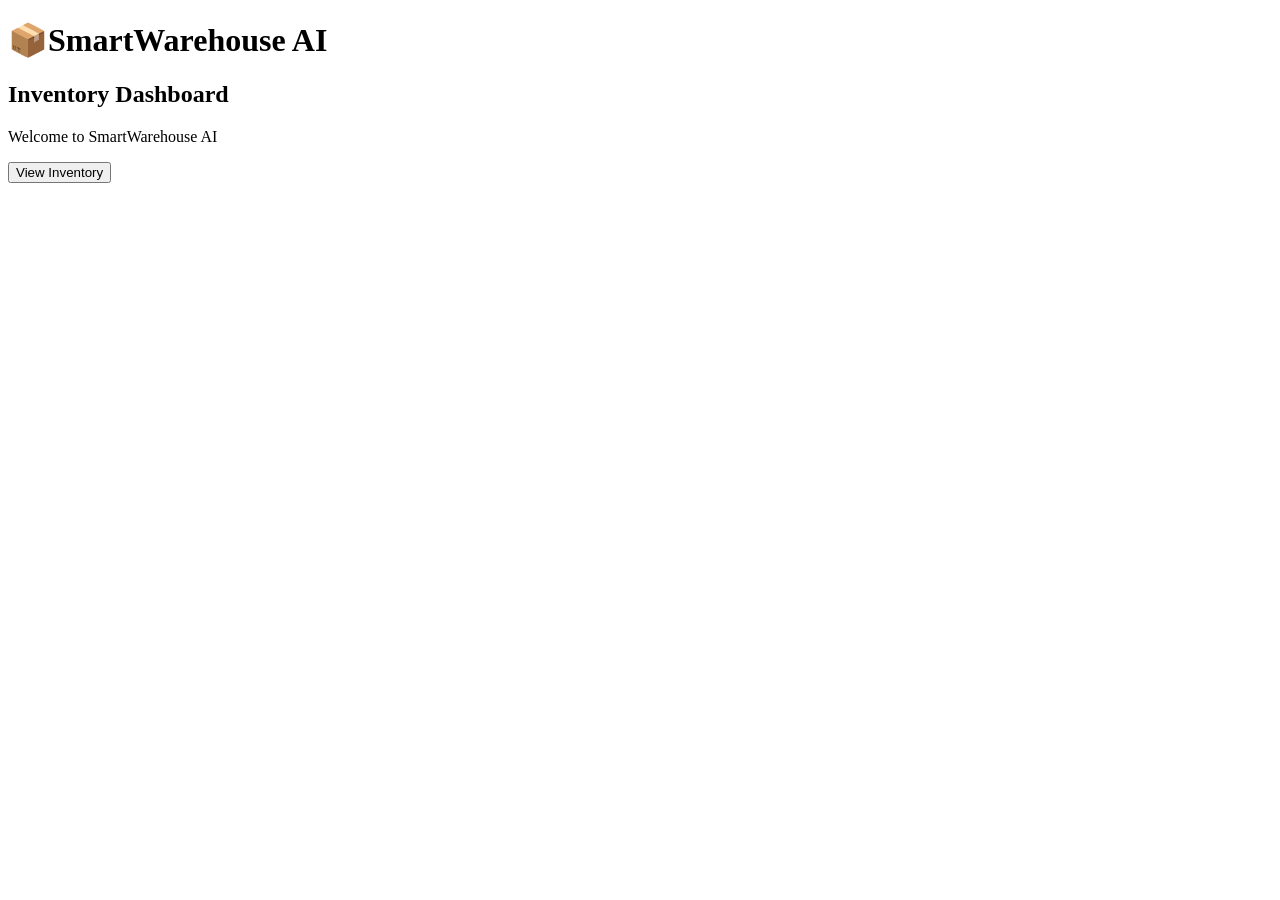
==== frontend/index.html @ 9b622260 "Add initial HTML structure for SmartWarehouse AI Add homepage" ====
<!DOCTYPE html>
<html lang="en">
<head>
  <meta charset="UTF-8">
  <meta name="viewport"
    content="width=device-width, intitial-
    scale=1.0">
    <title>Smartwarehouse AI</title>
</head>
<body>
  <h1>📦SmartWarehouse AI</h1>
    <h2>Inventory Dashboard</h2>
    <p>Welcome to SmartWarehouse AI</p>
    <button>View Inventory</button>
</body>
</html>
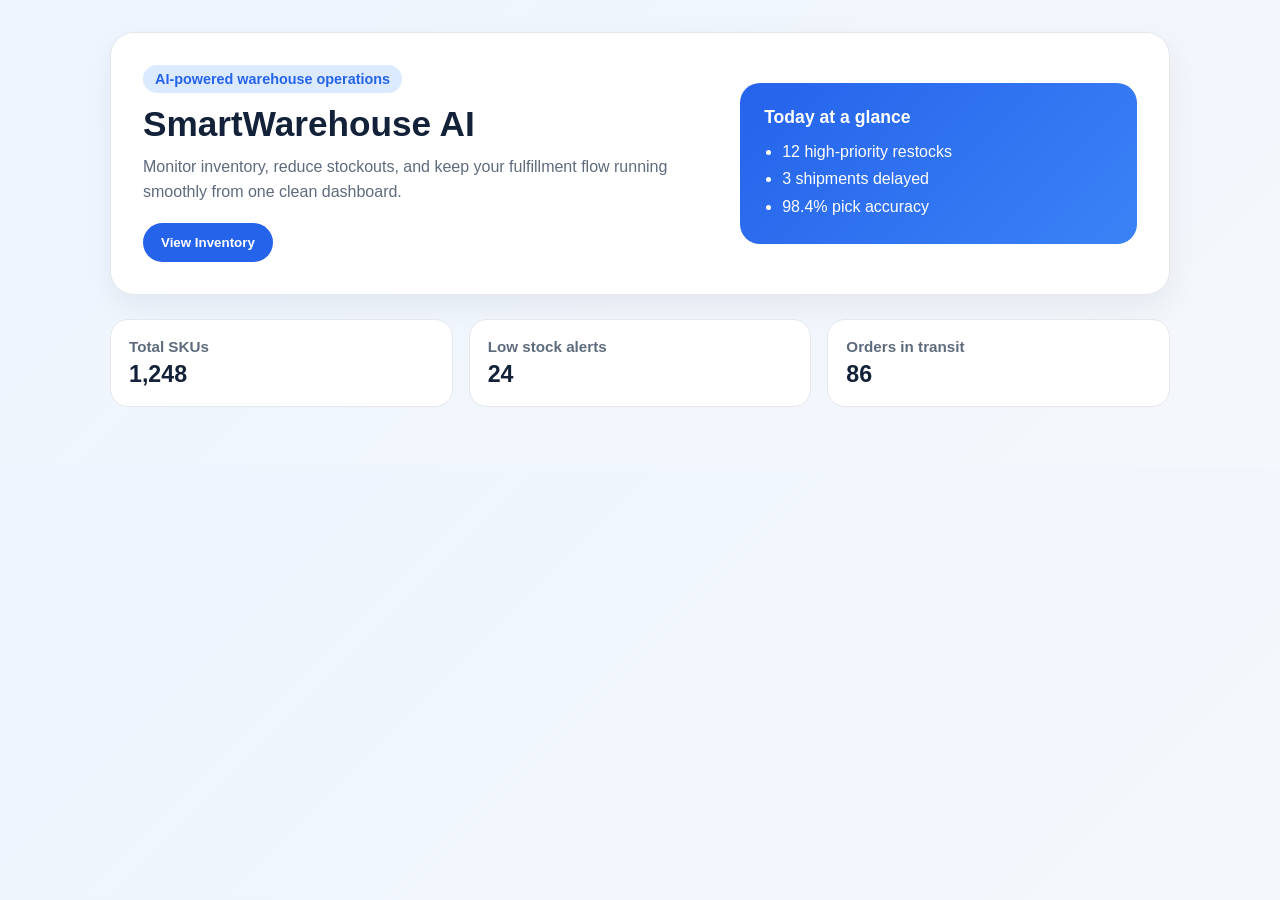
==== commit 9f428613: "Update index.html" ====
--- a/frontend/index.html
+++ b/frontend/index.html
@@ -1,16 +1,177 @@
 <!DOCTYPE html>
 <html lang="en">
 <head>
-  <meta charset="UTF-8">
-  <meta name="viewport"
-    content="width=device-width, intitial-
-    scale=1.0">
-    <title>Smartwarehouse AI</title>
+  <meta charset="UTF-8" />
+  <meta name="viewport" content="width=device-width, initial-scale=1.0" />
+  <title>SmartWarehouse AI</title>
+  <style>
+    :root {
+      color-scheme: light;
+      --bg: #f4f7fb;
+      --card: #ffffff;
+      --text: #132238;
+      --muted: #5e6b7c;
+      --accent: #2563eb;
+      --accent-soft: #dbeafe;
+      --border: #e5e7eb;
+    }
+
+    * { box-sizing: border-box; }
+
+    body {
+      margin: 0;
+      font-family: Arial, Helvetica, sans-serif;
+      background: linear-gradient(135deg, #eef5ff 0%, var(--bg) 100%);
+      color: var(--text);
+    }
+
+    .page {
+      max-width: 1100px;
+      margin: 0 auto;
+      padding: 32px 20px 60px;
+    }
+
+    .hero {
+      background: var(--card);
+      border: 1px solid var(--border);
+      border-radius: 24px;
+      padding: 32px;
+      box-shadow: 0 12px 30px rgba(15, 23, 42, 0.06);
+      display: grid;
+      grid-template-columns: 1.3fr 0.9fr;
+      gap: 24px;
+      align-items: center;
+    }
+
+    .eyebrow {
+      display: inline-block;
+      padding: 6px 12px;
+      border-radius: 999px;
+      background: var(--accent-soft);
+      color: var(--accent);
+      font-size: 0.9rem;
+      font-weight: 700;
+      margin-bottom: 12px;
+    }
+
+    h1 {
+      margin: 0 0 10px;
+      font-size: 2.2rem;
+      line-height: 1.1;
+    }
+
+    .hero p {
+      margin: 0 0 18px;
+      color: var(--muted);
+      font-size: 1rem;
+      line-height: 1.6;
+    }
+
+    .actions button {
+      border: none;
+      border-radius: 999px;
+      padding: 12px 18px;
+      font-weight: 700;
+      cursor: pointer;
+      background: var(--accent);
+      color: white;
+      transition: transform 0.2s ease, box-shadow 0.2s ease;
+    }
+
+    .actions button:hover {
+      transform: translateY(-1px);
+      box-shadow: 0 8px 16px rgba(37, 99, 235, 0.2);
+    }
+
+    .panel {
+      background: linear-gradient(135deg, #2563eb 0%, #3b82f6 100%);
+      color: white;
+      border-radius: 20px;
+      padding: 24px;
+    }
+
+    .panel h3 {
+      margin: 0 0 10px;
+      font-size: 1.1rem;
+    }
+
+    .panel ul {
+      padding-left: 18px;
+      margin: 0;
+      line-height: 1.7;
+    }
+
+    .stats {
+      display: grid;
+      grid-template-columns: repeat(3, minmax(0, 1fr));
+      gap: 16px;
+      margin-top: 24px;
+    }
+
+    .card {
+      background: var(--card);
+      border: 1px solid var(--border);
+      border-radius: 18px;
+      padding: 18px;
+    }
+
+    .card h4 {
+      margin: 0 0 6px;
+      font-size: 0.95rem;
+      color: var(--muted);
+    }
+
+    .card .value {
+      font-size: 1.45rem;
+      font-weight: 700;
+    }
+
+    @media (max-width: 780px) {
+      .hero {
+        grid-template-columns: 1fr;
+      }
+
+      .stats {
+        grid-template-columns: 1fr;
+      }
+    }
+  </style>
 </head>
 <body>
-  <h1>📦SmartWarehouse AI</h1>
-    <h2>Inventory Dashboard</h2>
-    <p>Welcome to SmartWarehouse AI</p>
-    <button>View Inventory</button>
+  <div class="page">
+    <section class="hero">
+      <div>
+        <span class="eyebrow">AI-powered warehouse operations</span>
+        <h1>SmartWarehouse AI</h1>
+        <p>Monitor inventory, reduce stockouts, and keep your fulfillment flow running smoothly from one clean dashboard.</p>
+        <div class="actions">
+          <button>View Inventory</button>
+        </div>
+      </div>
+      <div class="panel">
+        <h3>Today at a glance</h3>
+        <ul>
+          <li>12 high-priority restocks</li>
+          <li>3 shipments delayed</li>
+          <li>98.4% pick accuracy</li>
+        </ul>
+      </div>
+    </section>
+
+    <section class="stats">
+      <article class="card">
+        <h4>Total SKUs</h4>
+        <div class="value">1,248</div>
+      </article>
+      <article class="card">
+        <h4>Low stock alerts</h4>
+        <div class="value">24</div>
+      </article>
+      <article class="card">
+        <h4>Orders in transit</h4>
+        <div class="value">86</div>
+      </article>
+    </section>
+  </div>
 </body>
 </html>
